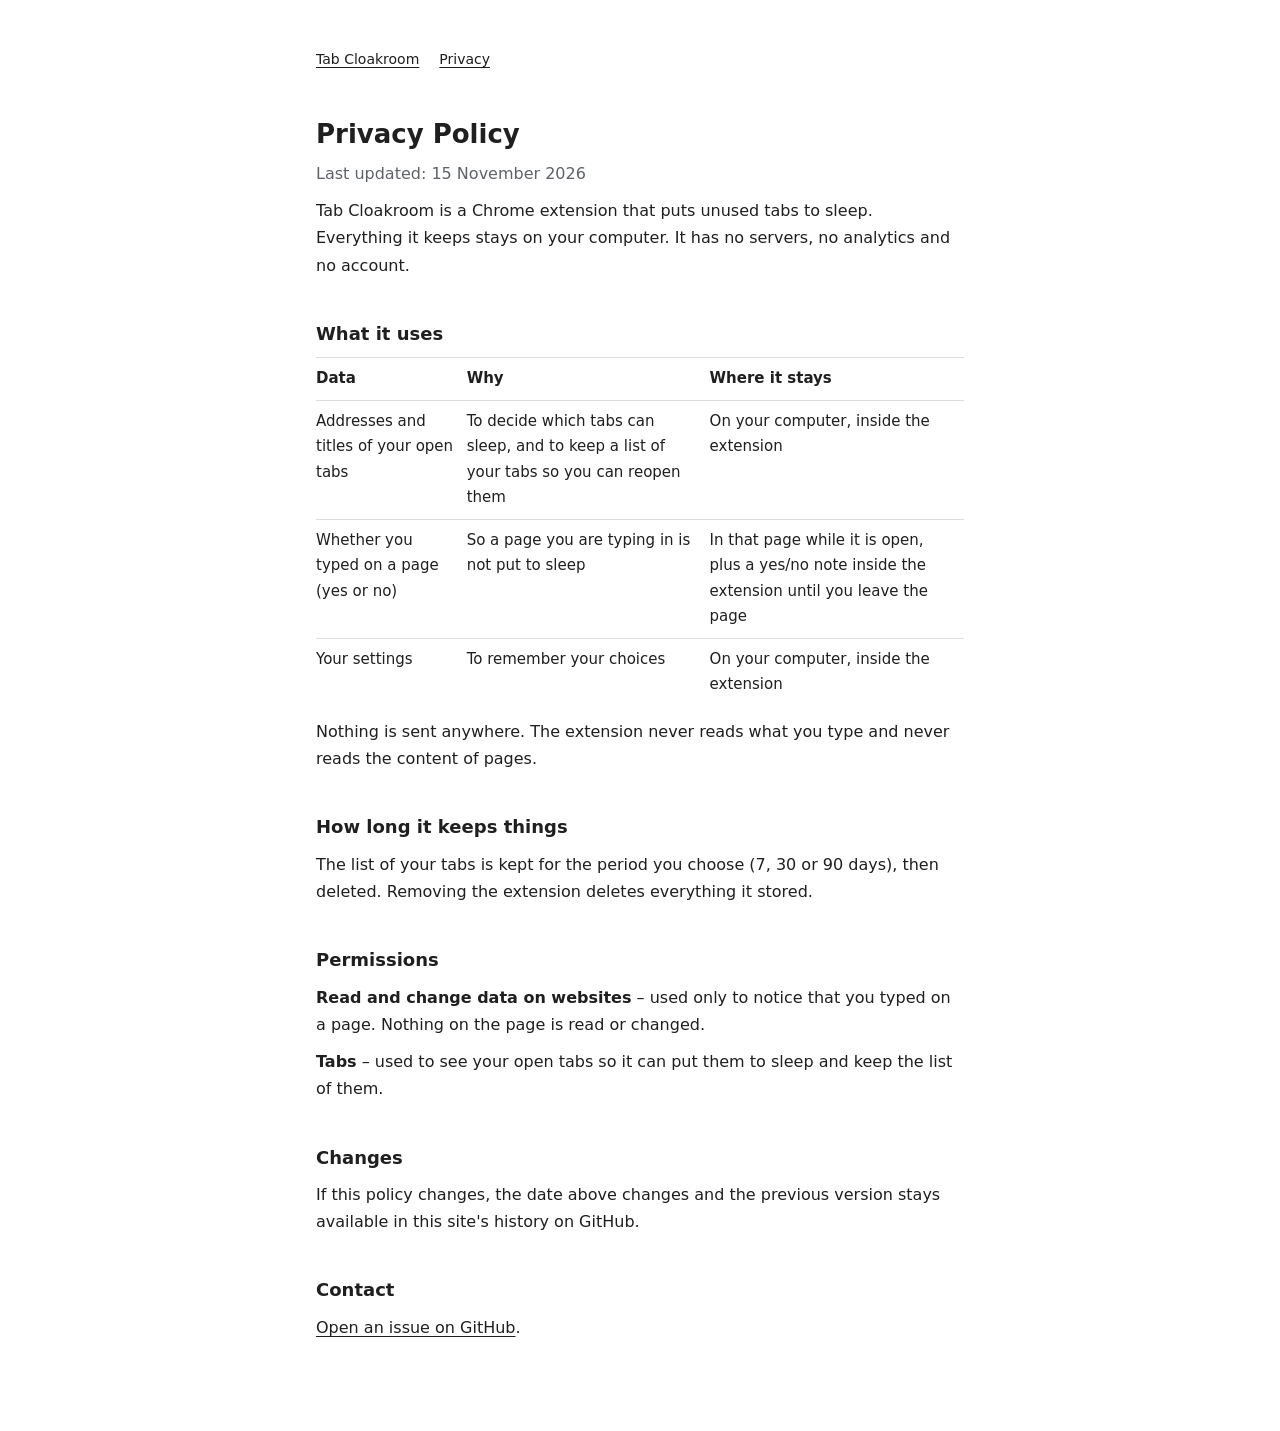
==== privacy.html @ 34f8cc75 "Add website and privacy policy Co-Authored-By: Claude Opus 5.5 <noreply@anthropic.com>" ====
<!doctype html>
<html lang="en">
<head>
<meta charset="utf-8">
<meta name="viewport" content="width=device-width, initial-scale=1">
<title>Privacy Policy – Tab Cloakroom</title>
<link rel="stylesheet" href="style.css">
</head>
<body>
<main>
  <nav><a href="./">Tab Cloakroom</a><a href="privacy.html" aria-current="page">Privacy</a></nav>
  <h1>Privacy Policy</h1>
  <p class="muted">Last updated: 15 November 2026</p>

  <p>Tab Cloakroom is a Chrome extension that puts unused tabs to sleep. Everything it keeps stays on your computer. It has no servers, no analytics and no account.</p>

  <h2>What it uses</h2>
  <table>
    <thead><tr><th>Data</th><th>Why</th><th>Where it stays</th></tr></thead>
    <tbody>
      <tr><td>Addresses and titles of your open tabs</td><td>To decide which tabs can sleep, and to keep a list of your tabs so you can reopen them</td><td>On your computer, inside the extension</td></tr>
      <tr><td>Whether you typed on a page (yes or no)</td><td>So a page you are typing in is not put to sleep</td><td>In that page while it is open, plus a yes/no note inside the extension until you leave the page</td></tr>
      <tr><td>Your settings</td><td>To remember your choices</td><td>On your computer, inside the extension</td></tr>
    </tbody>
  </table>
  <p style="margin-top:12px">Nothing is sent anywhere. The extension never reads what you type and never reads the content of pages.</p>

  <h2>How long it keeps things</h2>
  <p>The list of your tabs is kept for the period you choose (7, 30 or 90 days), then deleted. Removing the extension deletes everything it stored.</p>

  <h2>Permissions</h2>
  <p><strong>Read and change data on websites</strong> – used only to notice that you typed on a page. Nothing on the page is read or changed.</p>
  <p><strong>Tabs</strong> – used to see your open tabs so it can put them to sleep and keep the list of them.</p>

  <h2>Changes</h2>
  <p>If this policy changes, the date above changes and the previous version stays available in this site's history on GitHub.</p>

  <h2>Contact</h2>
  <p><a href="https://github.com/DelacrowLab/tab-cloakroom/issues">Open an issue on GitHub</a>.</p>
</main>
</body>
</html>
---- style.css ----
:root {
  color-scheme: light dark;
  --paper: #ffffff; --ink: #1f1f1f; --pencil: #5f6368; --rule: #dadce0; --keep: #1e6b52;
}
@media (prefers-color-scheme: dark) {
  :root { --paper: #1f1f1f; --ink: #e3e3e3; --pencil: #9aa0a6; --rule: #3c4043; --keep: #7fcfb0; }
}
* { box-sizing: border-box; }
html, body { margin: 0; background: var(--paper); color: var(--ink); }
body { font: 16px/1.7 system-ui, -apple-system, "Hiragino Sans", "Yu Gothic UI", sans-serif; }
main { max-width: 680px; margin: 0 auto; padding: 48px 16px 80px; }
h1 { font-size: 26px; margin: 0 0 4px; }
h2 { font-size: 18px; margin: 40px 0 8px; }
p, li { margin: 0 0 10px; }
.muted { color: var(--pencil); }
a { color: inherit; text-underline-offset: 3px; }
nav { display: flex; gap: 20px; font-size: 14px; margin-bottom: 40px; }
table { width: 100%; border-collapse: collapse; font-size: 15px; }
th, td { text-align: left; vertical-align: top; padding: 8px 12px 8px 0; border-top: 1px solid var(--rule); }
th { font-weight: 600; }
@media (max-width: 560px) { table, thead, tbody, tr, th, td { display: block; } thead { display: none; } td { border-top: 0; padding: 2px 0; } tr { border-top: 1px solid var(--rule); padding: 8px 0; } }
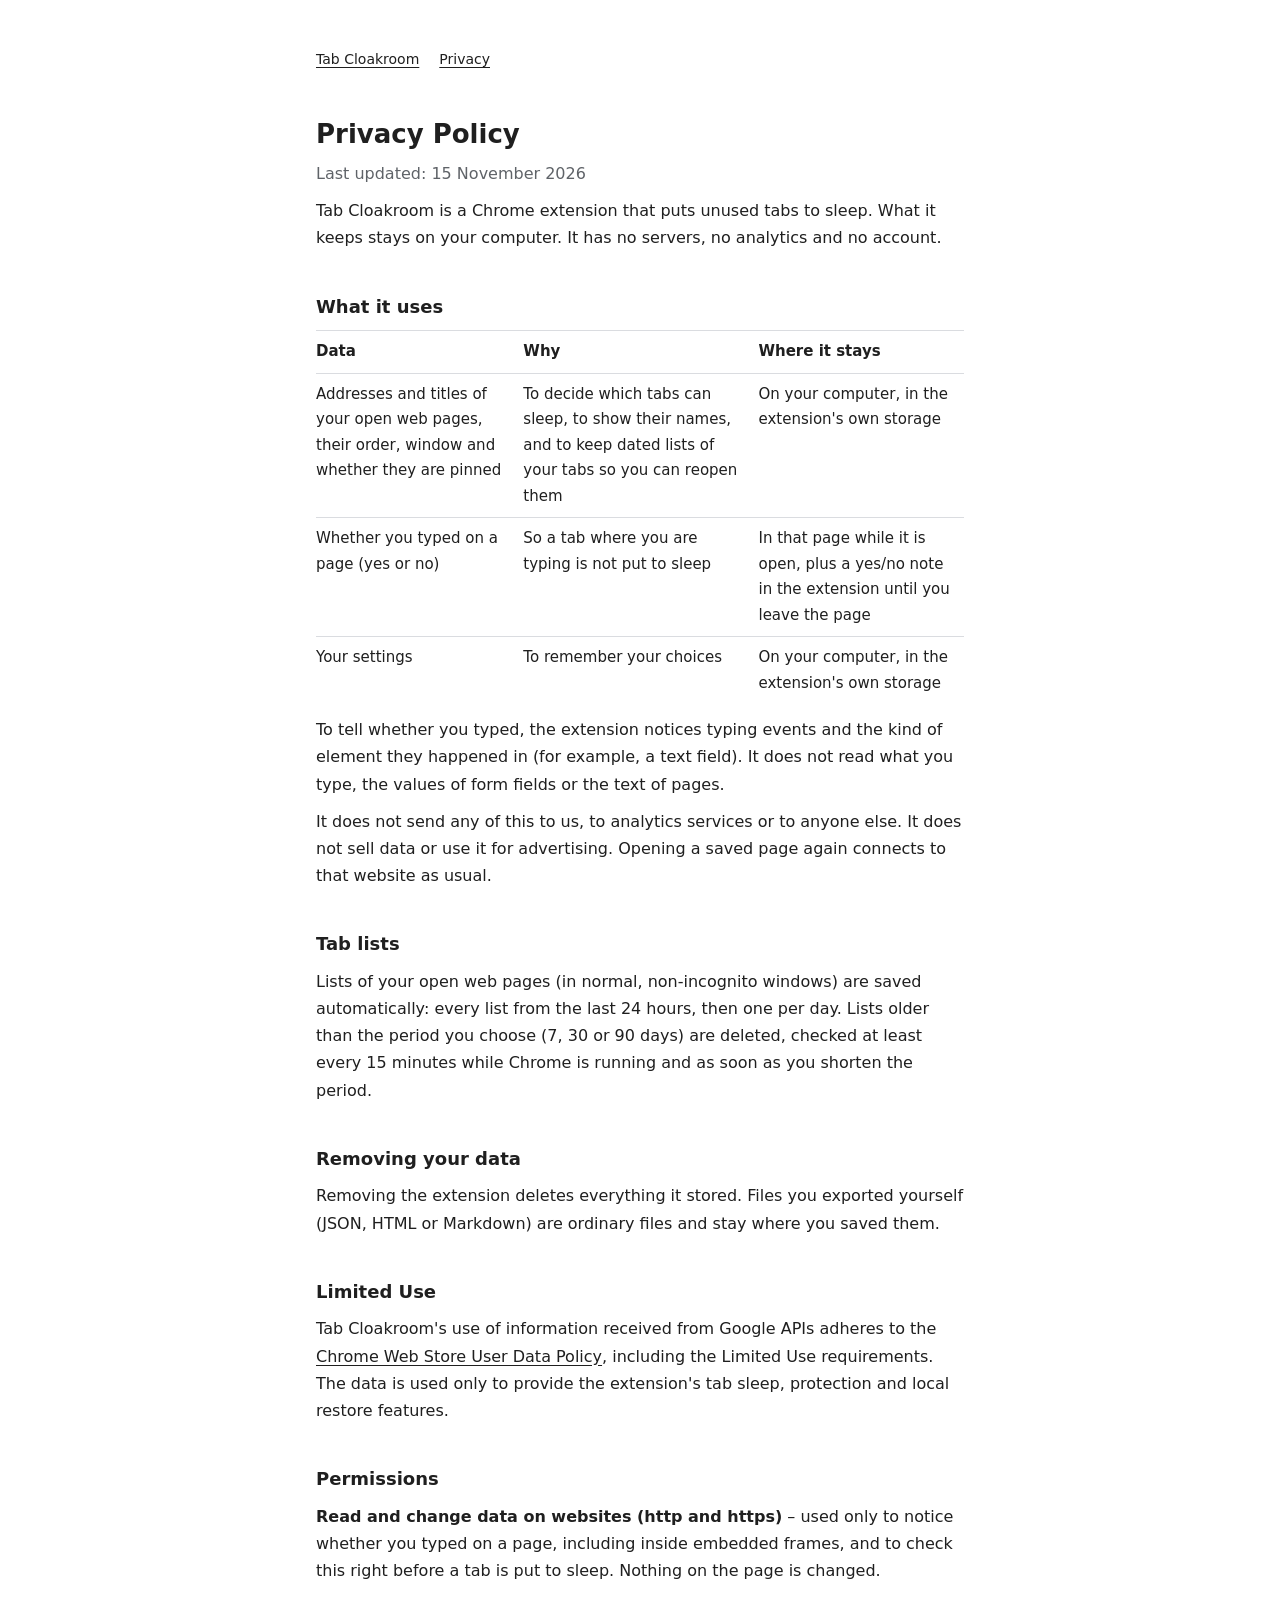
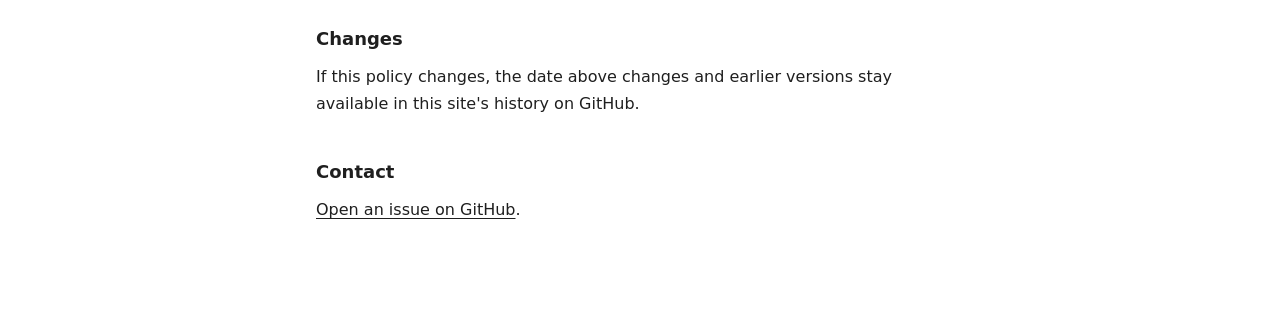
==== commit aed723d2: "Privacy policy: Limited Use statement, precise data handling and retention Co-Authored-By: Claude Op" ====
--- a/privacy.html
+++ b/privacy.html
@@ -12,28 +12,34 @@
   <h1>Privacy Policy</h1>
   <p class="muted">Last updated: 15 November 2026</p>
 
-  <p>Tab Cloakroom is a Chrome extension that puts unused tabs to sleep. Everything it keeps stays on your computer. It has no servers, no analytics and no account.</p>
+  <p>Tab Cloakroom is a Chrome extension that puts unused tabs to sleep. What it keeps stays on your computer. It has no servers, no analytics and no account.</p>
 
   <h2>What it uses</h2>
   <table>
     <thead><tr><th>Data</th><th>Why</th><th>Where it stays</th></tr></thead>
     <tbody>
-      <tr><td>Addresses and titles of your open tabs</td><td>To decide which tabs can sleep, and to keep a list of your tabs so you can reopen them</td><td>On your computer, inside the extension</td></tr>
-      <tr><td>Whether you typed on a page (yes or no)</td><td>So a page you are typing in is not put to sleep</td><td>In that page while it is open, plus a yes/no note inside the extension until you leave the page</td></tr>
-      <tr><td>Your settings</td><td>To remember your choices</td><td>On your computer, inside the extension</td></tr>
+      <tr><td>Addresses and titles of your open web pages, their order, window and whether they are pinned</td><td>To decide which tabs can sleep, to show their names, and to keep dated lists of your tabs so you can reopen them</td><td>On your computer, in the extension's own storage</td></tr>
+      <tr><td>Whether you typed on a page (yes or no)</td><td>So a tab where you are typing is not put to sleep</td><td>In that page while it is open, plus a yes/no note in the extension until you leave the page</td></tr>
+      <tr><td>Your settings</td><td>To remember your choices</td><td>On your computer, in the extension's own storage</td></tr>
     </tbody>
   </table>
-  <p style="margin-top:12px">Nothing is sent anywhere. The extension never reads what you type and never reads the content of pages.</p>
+  <p style="margin-top:12px">To tell whether you typed, the extension notices typing events and the kind of element they happened in (for example, a text field). It does not read what you type, the values of form fields or the text of pages.</p>
+  <p>It does not send any of this to us, to analytics services or to anyone else. It does not sell data or use it for advertising. Opening a saved page again connects to that website as usual.</p>
 
-  <h2>How long it keeps things</h2>
-  <p>The list of your tabs is kept for the period you choose (7, 30 or 90 days), then deleted. Removing the extension deletes everything it stored.</p>
+  <h2>Tab lists</h2>
+  <p>Lists of your open web pages (in normal, non-incognito windows) are saved automatically: every list from the last 24 hours, then one per day. Lists older than the period you choose (7, 30 or 90 days) are deleted, checked at least every 15 minutes while Chrome is running and as soon as you shorten the period.</p>
+
+  <h2>Removing your data</h2>
+  <p>Removing the extension deletes everything it stored. Files you exported yourself (JSON, HTML or Markdown) are ordinary files and stay where you saved them.</p>
+
+  <h2>Limited Use</h2>
+  <p>Tab Cloakroom's use of information received from Google APIs adheres to the <a href="https://developer.chrome.com/docs/webstore/program-policies/limited-use">Chrome Web Store User Data Policy</a>, including the Limited Use requirements. The data is used only to provide the extension's tab sleep, protection and local restore features.</p>
 
   <h2>Permissions</h2>
-  <p><strong>Read and change data on websites</strong> – used only to notice that you typed on a page. Nothing on the page is read or changed.</p>
-  <p><strong>Tabs</strong> – used to see your open tabs so it can put them to sleep and keep the list of them.</p>
+  <p><strong>Read and change data on websites (http and https)</strong> – used only to notice whether you typed on a page, including inside embedded frames, and to check this right before a tab is put to sleep. Nothing on the page is changed.</p>
 
   <h2>Changes</h2>
-  <p>If this policy changes, the date above changes and the previous version stays available in this site's history on GitHub.</p>
+  <p>If this policy changes, the date above changes and earlier versions stay available in this site's history on GitHub.</p>
 
   <h2>Contact</h2>
   <p><a href="https://github.com/DelacrowLab/tab-cloakroom/issues">Open an issue on GitHub</a>.</p>
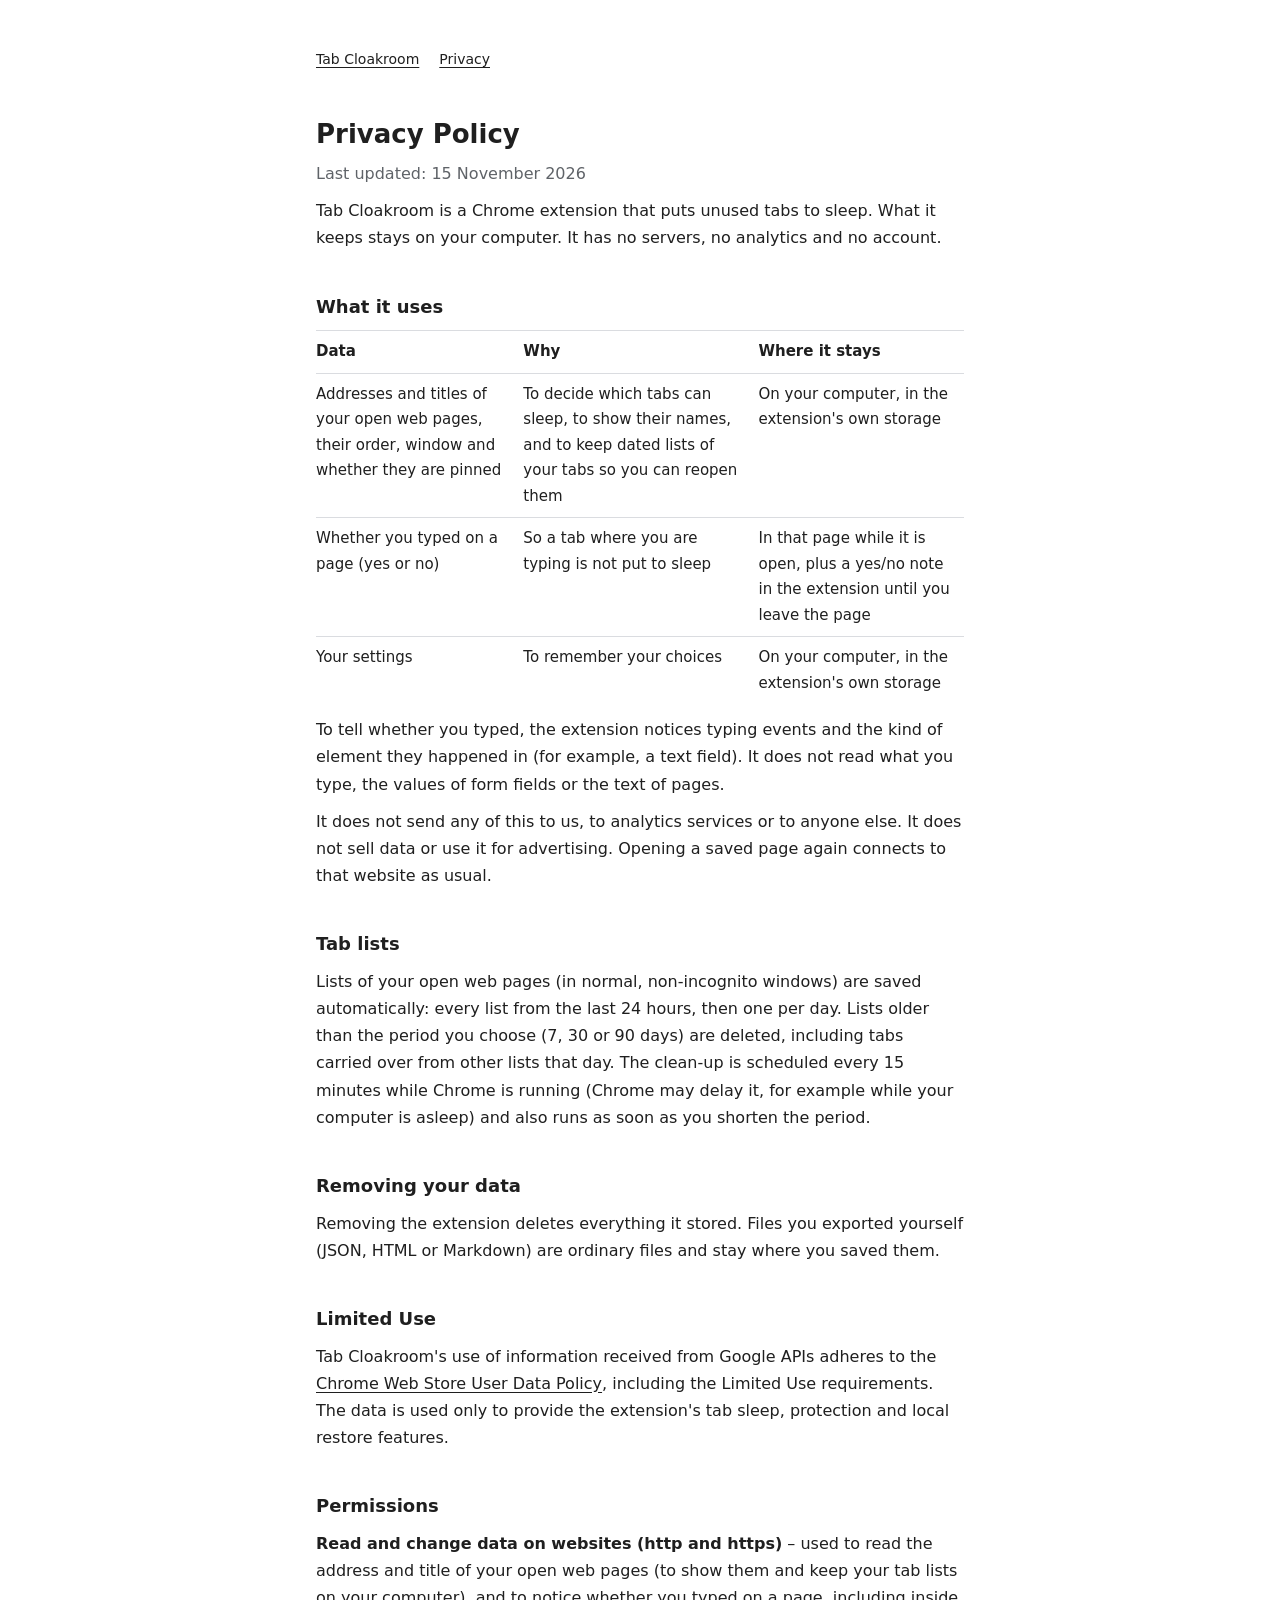
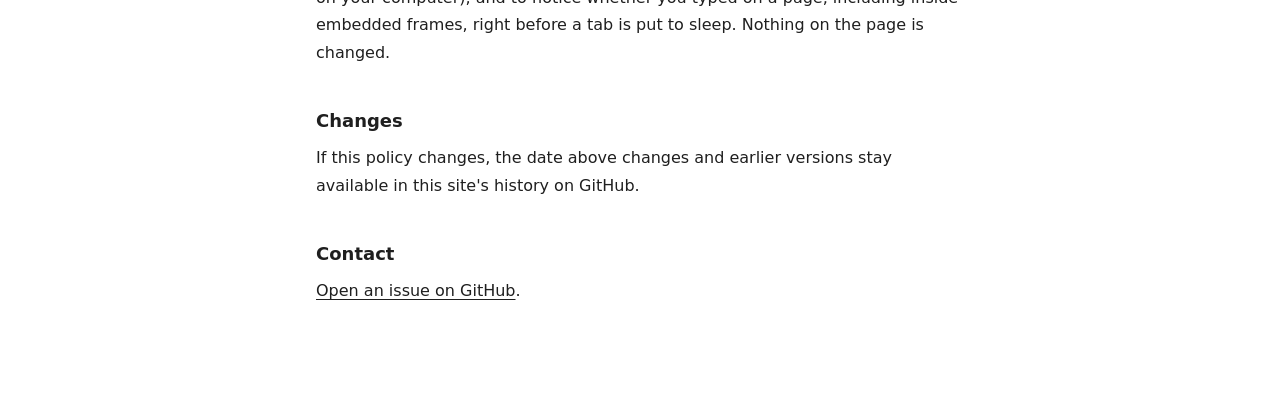
==== commit 8f0210ed: "Privacy policy: clarify host permission use and clean-up timing Co-Authored-By: Claude Opus 5.5 <nor" ====
--- a/privacy.html
+++ b/privacy.html
@@ -27,7 +27,7 @@
   <p>It does not send any of this to us, to analytics services or to anyone else. It does not sell data or use it for advertising. Opening a saved page again connects to that website as usual.</p>
 
   <h2>Tab lists</h2>
-  <p>Lists of your open web pages (in normal, non-incognito windows) are saved automatically: every list from the last 24 hours, then one per day. Lists older than the period you choose (7, 30 or 90 days) are deleted, checked at least every 15 minutes while Chrome is running and as soon as you shorten the period.</p>
+  <p>Lists of your open web pages (in normal, non-incognito windows) are saved automatically: every list from the last 24 hours, then one per day. Lists older than the period you choose (7, 30 or 90 days) are deleted, including tabs carried over from other lists that day. The clean-up is scheduled every 15 minutes while Chrome is running (Chrome may delay it, for example while your computer is asleep) and also runs as soon as you shorten the period.</p>
 
   <h2>Removing your data</h2>
   <p>Removing the extension deletes everything it stored. Files you exported yourself (JSON, HTML or Markdown) are ordinary files and stay where you saved them.</p>
@@ -36,7 +36,7 @@
   <p>Tab Cloakroom's use of information received from Google APIs adheres to the <a href="https://developer.chrome.com/docs/webstore/program-policies/limited-use">Chrome Web Store User Data Policy</a>, including the Limited Use requirements. The data is used only to provide the extension's tab sleep, protection and local restore features.</p>
 
   <h2>Permissions</h2>
-  <p><strong>Read and change data on websites (http and https)</strong> – used only to notice whether you typed on a page, including inside embedded frames, and to check this right before a tab is put to sleep. Nothing on the page is changed.</p>
+  <p><strong>Read and change data on websites (http and https)</strong> – used to read the address and title of your open web pages (to show them and keep your tab lists on your computer), and to notice whether you typed on a page, including inside embedded frames, right before a tab is put to sleep. Nothing on the page is changed.</p>
 
   <h2>Changes</h2>
   <p>If this policy changes, the date above changes and earlier versions stay available in this site's history on GitHub.</p>
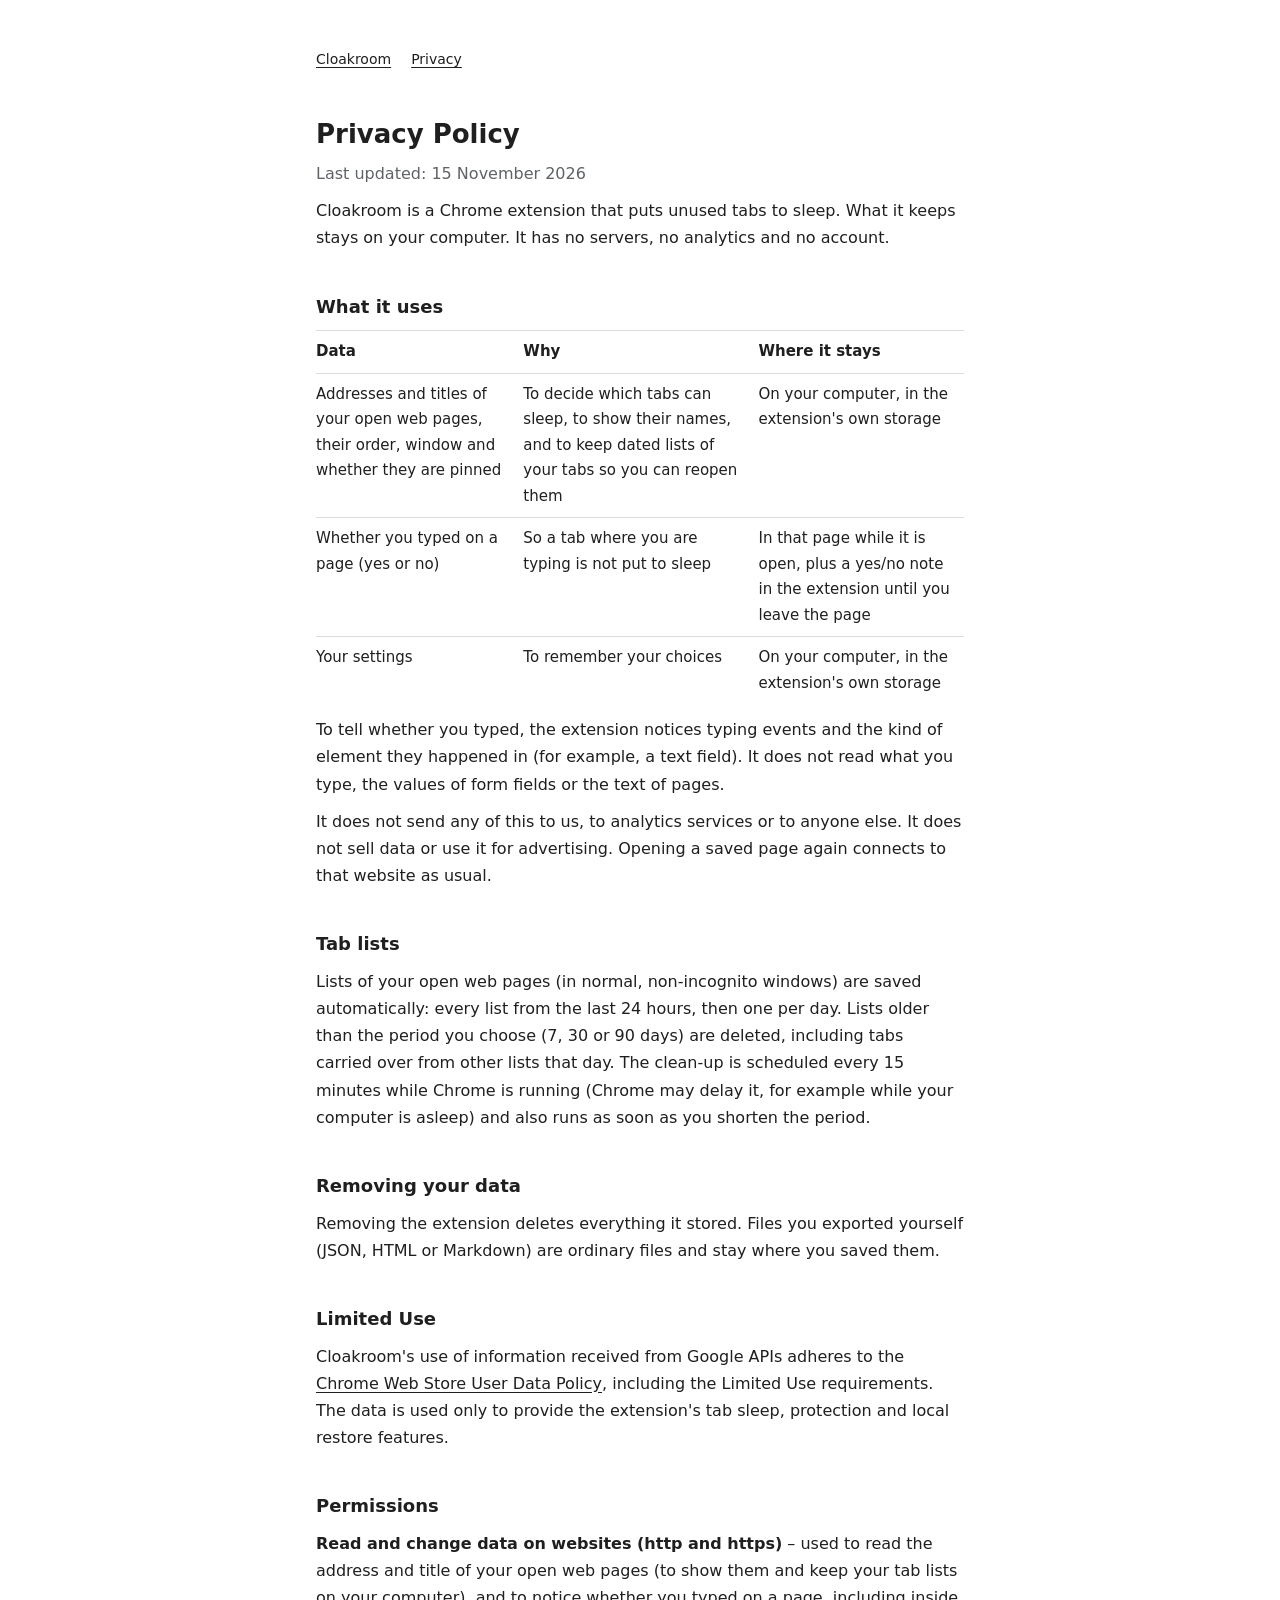
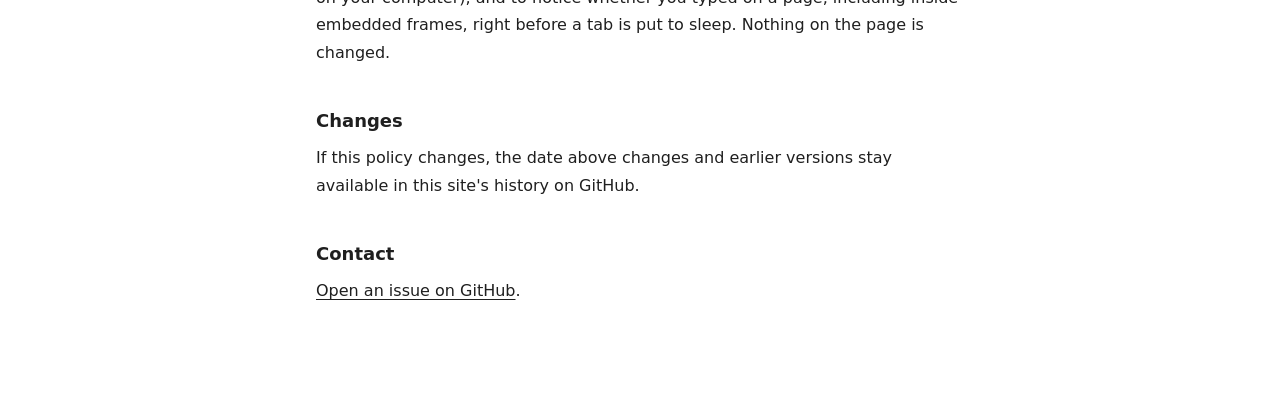
==== commit 8837782a: "Rename to Cloakroom Co-Authored-By: Claude Opus 5.5 <noreply@anthropic.com>" ====
--- a/privacy.html
+++ b/privacy.html
@@ -3,16 +3,16 @@
 <head>
 <meta charset="utf-8">
 <meta name="viewport" content="width=device-width, initial-scale=1">
-<title>Privacy Policy – Tab Cloakroom</title>
+<title>Privacy Policy – Cloakroom</title>
 <link rel="stylesheet" href="style.css">
 </head>
 <body>
 <main>
-  <nav><a href="./">Tab Cloakroom</a><a href="privacy.html" aria-current="page">Privacy</a></nav>
+  <nav><a href="./">Cloakroom</a><a href="privacy.html" aria-current="page">Privacy</a></nav>
   <h1>Privacy Policy</h1>
   <p class="muted">Last updated: 15 November 2026</p>
 
-  <p>Tab Cloakroom is a Chrome extension that puts unused tabs to sleep. What it keeps stays on your computer. It has no servers, no analytics and no account.</p>
+  <p>Cloakroom is a Chrome extension that puts unused tabs to sleep. What it keeps stays on your computer. It has no servers, no analytics and no account.</p>
 
   <h2>What it uses</h2>
   <table>
@@ -33,7 +33,7 @@
   <p>Removing the extension deletes everything it stored. Files you exported yourself (JSON, HTML or Markdown) are ordinary files and stay where you saved them.</p>
 
   <h2>Limited Use</h2>
-  <p>Tab Cloakroom's use of information received from Google APIs adheres to the <a href="https://developer.chrome.com/docs/webstore/program-policies/limited-use">Chrome Web Store User Data Policy</a>, including the Limited Use requirements. The data is used only to provide the extension's tab sleep, protection and local restore features.</p>
+  <p>Cloakroom's use of information received from Google APIs adheres to the <a href="https://developer.chrome.com/docs/webstore/program-policies/limited-use">Chrome Web Store User Data Policy</a>, including the Limited Use requirements. The data is used only to provide the extension's tab sleep, protection and local restore features.</p>
 
   <h2>Permissions</h2>
   <p><strong>Read and change data on websites (http and https)</strong> – used to read the address and title of your open web pages (to show them and keep your tab lists on your computer), and to notice whether you typed on a page, including inside embedded frames, right before a tab is put to sleep. Nothing on the page is changed.</p>
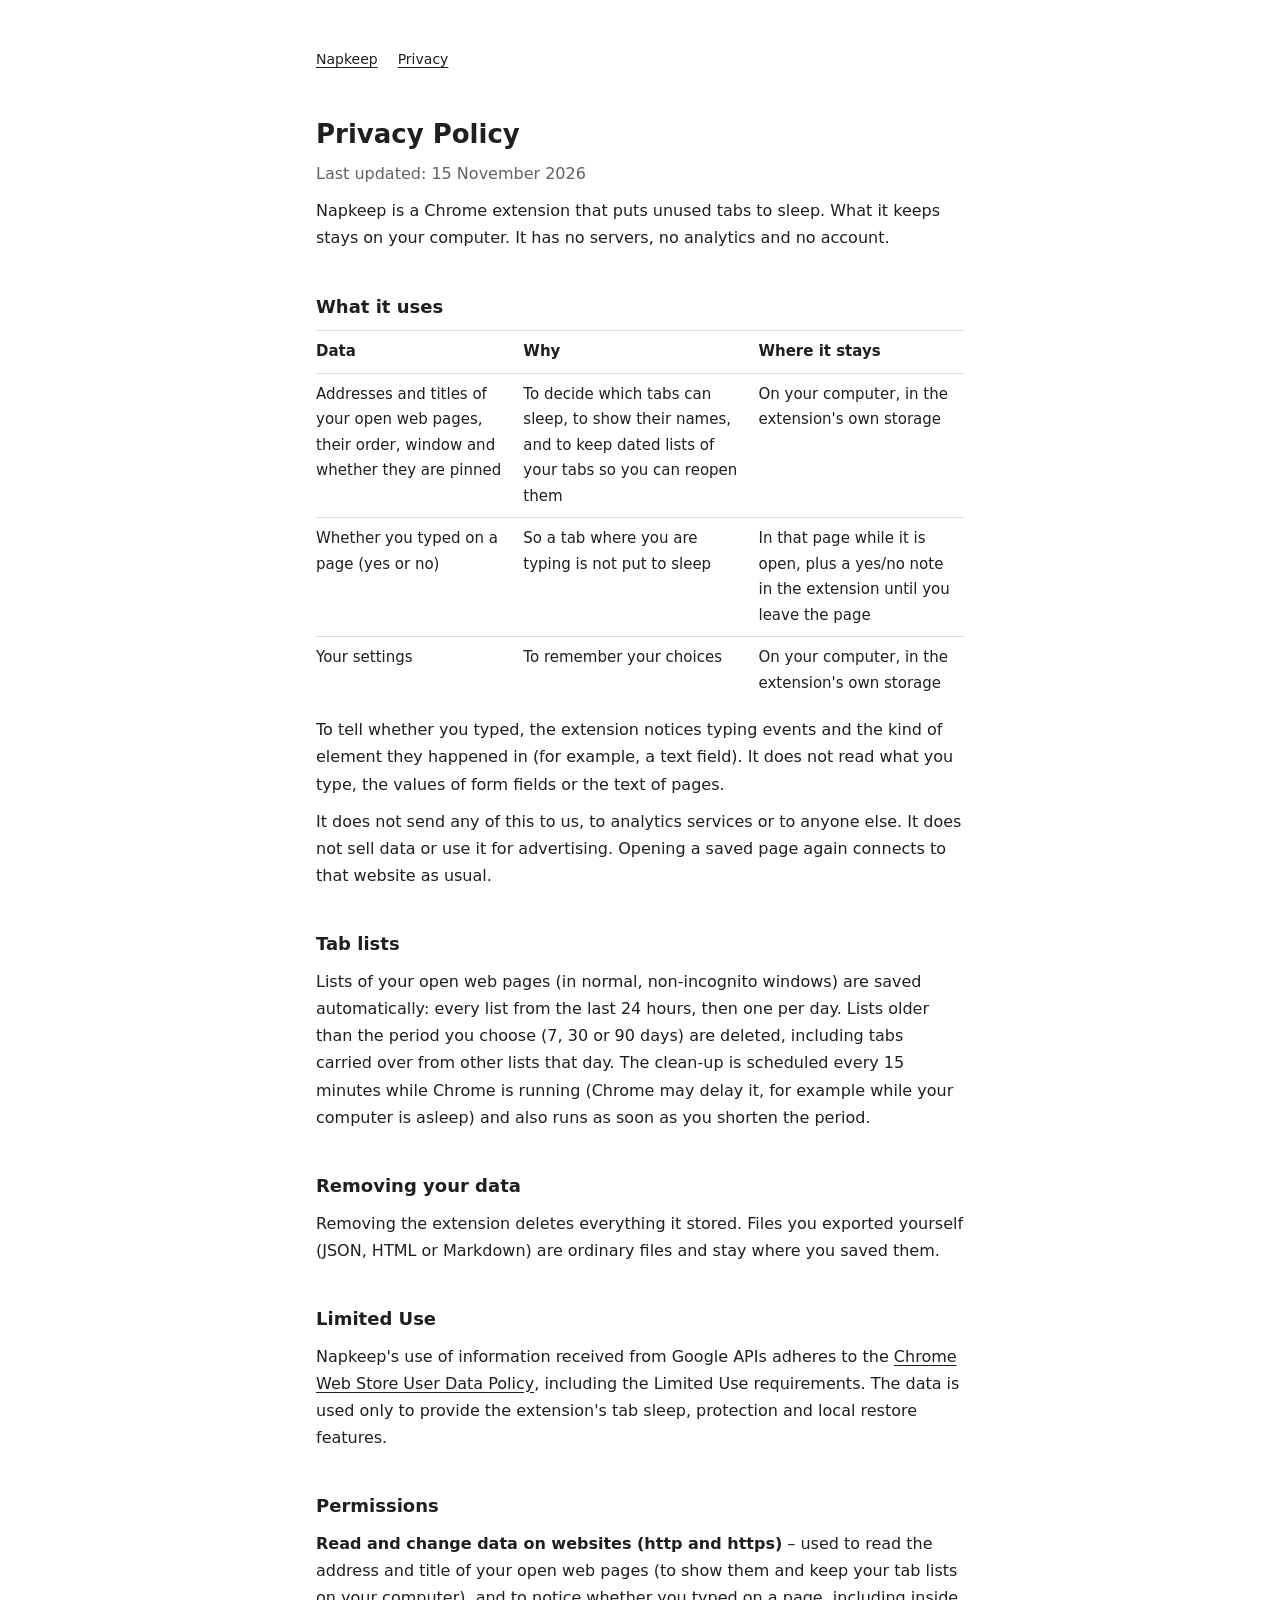
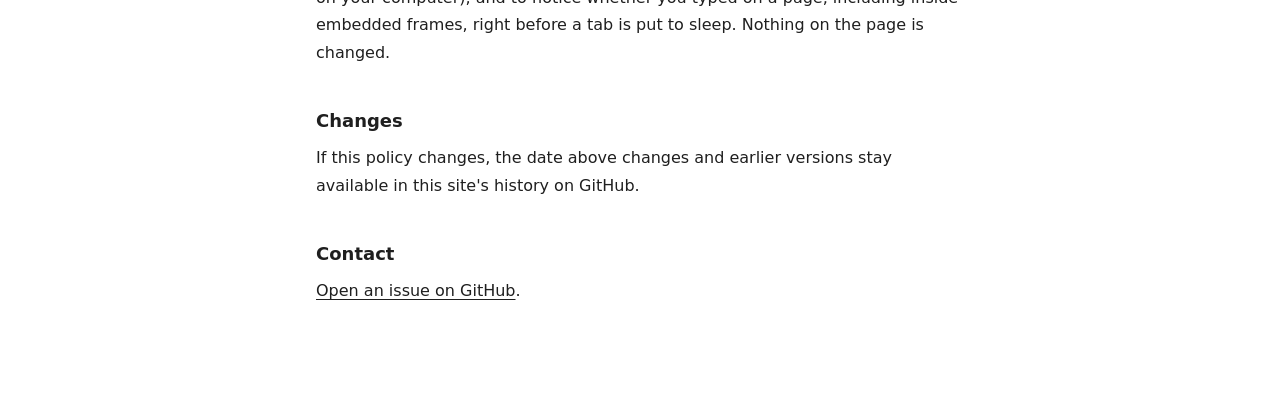
==== commit 1d6e5ad7: "Rename to Napkeep Co-Authored-By: Claude Opus 5.5 <noreply@anthropic.com>" ====
--- a/privacy.html
+++ b/privacy.html
@@ -3,16 +3,16 @@
 <head>
 <meta charset="utf-8">
 <meta name="viewport" content="width=device-width, initial-scale=1">
-<title>Privacy Policy – Cloakroom</title>
+<title>Privacy Policy – Napkeep</title>
 <link rel="stylesheet" href="style.css">
 </head>
 <body>
 <main>
-  <nav><a href="./">Cloakroom</a><a href="privacy.html" aria-current="page">Privacy</a></nav>
+  <nav><a href="./">Napkeep</a><a href="privacy.html" aria-current="page">Privacy</a></nav>
   <h1>Privacy Policy</h1>
   <p class="muted">Last updated: 15 November 2026</p>
 
-  <p>Cloakroom is a Chrome extension that puts unused tabs to sleep. What it keeps stays on your computer. It has no servers, no analytics and no account.</p>
+  <p>Napkeep is a Chrome extension that puts unused tabs to sleep. What it keeps stays on your computer. It has no servers, no analytics and no account.</p>
 
   <h2>What it uses</h2>
   <table>
@@ -33,7 +33,7 @@
   <p>Removing the extension deletes everything it stored. Files you exported yourself (JSON, HTML or Markdown) are ordinary files and stay where you saved them.</p>
 
   <h2>Limited Use</h2>
-  <p>Cloakroom's use of information received from Google APIs adheres to the <a href="https://developer.chrome.com/docs/webstore/program-policies/limited-use">Chrome Web Store User Data Policy</a>, including the Limited Use requirements. The data is used only to provide the extension's tab sleep, protection and local restore features.</p>
+  <p>Napkeep's use of information received from Google APIs adheres to the <a href="https://developer.chrome.com/docs/webstore/program-policies/limited-use">Chrome Web Store User Data Policy</a>, including the Limited Use requirements. The data is used only to provide the extension's tab sleep, protection and local restore features.</p>
 
   <h2>Permissions</h2>
   <p><strong>Read and change data on websites (http and https)</strong> – used to read the address and title of your open web pages (to show them and keep your tab lists on your computer), and to notice whether you typed on a page, including inside embedded frames, right before a tab is put to sleep. Nothing on the page is changed.</p>
@@ -42,7 +42,7 @@
   <p>If this policy changes, the date above changes and earlier versions stay available in this site's history on GitHub.</p>
 
   <h2>Contact</h2>
-  <p><a href="https://github.com/DelacrowLab/tab-cloakroom/issues">Open an issue on GitHub</a>.</p>
+  <p><a href="https://github.com/DelacrowLab/napkeep/issues">Open an issue on GitHub</a>.</p>
 </main>
 </body>
 </html>
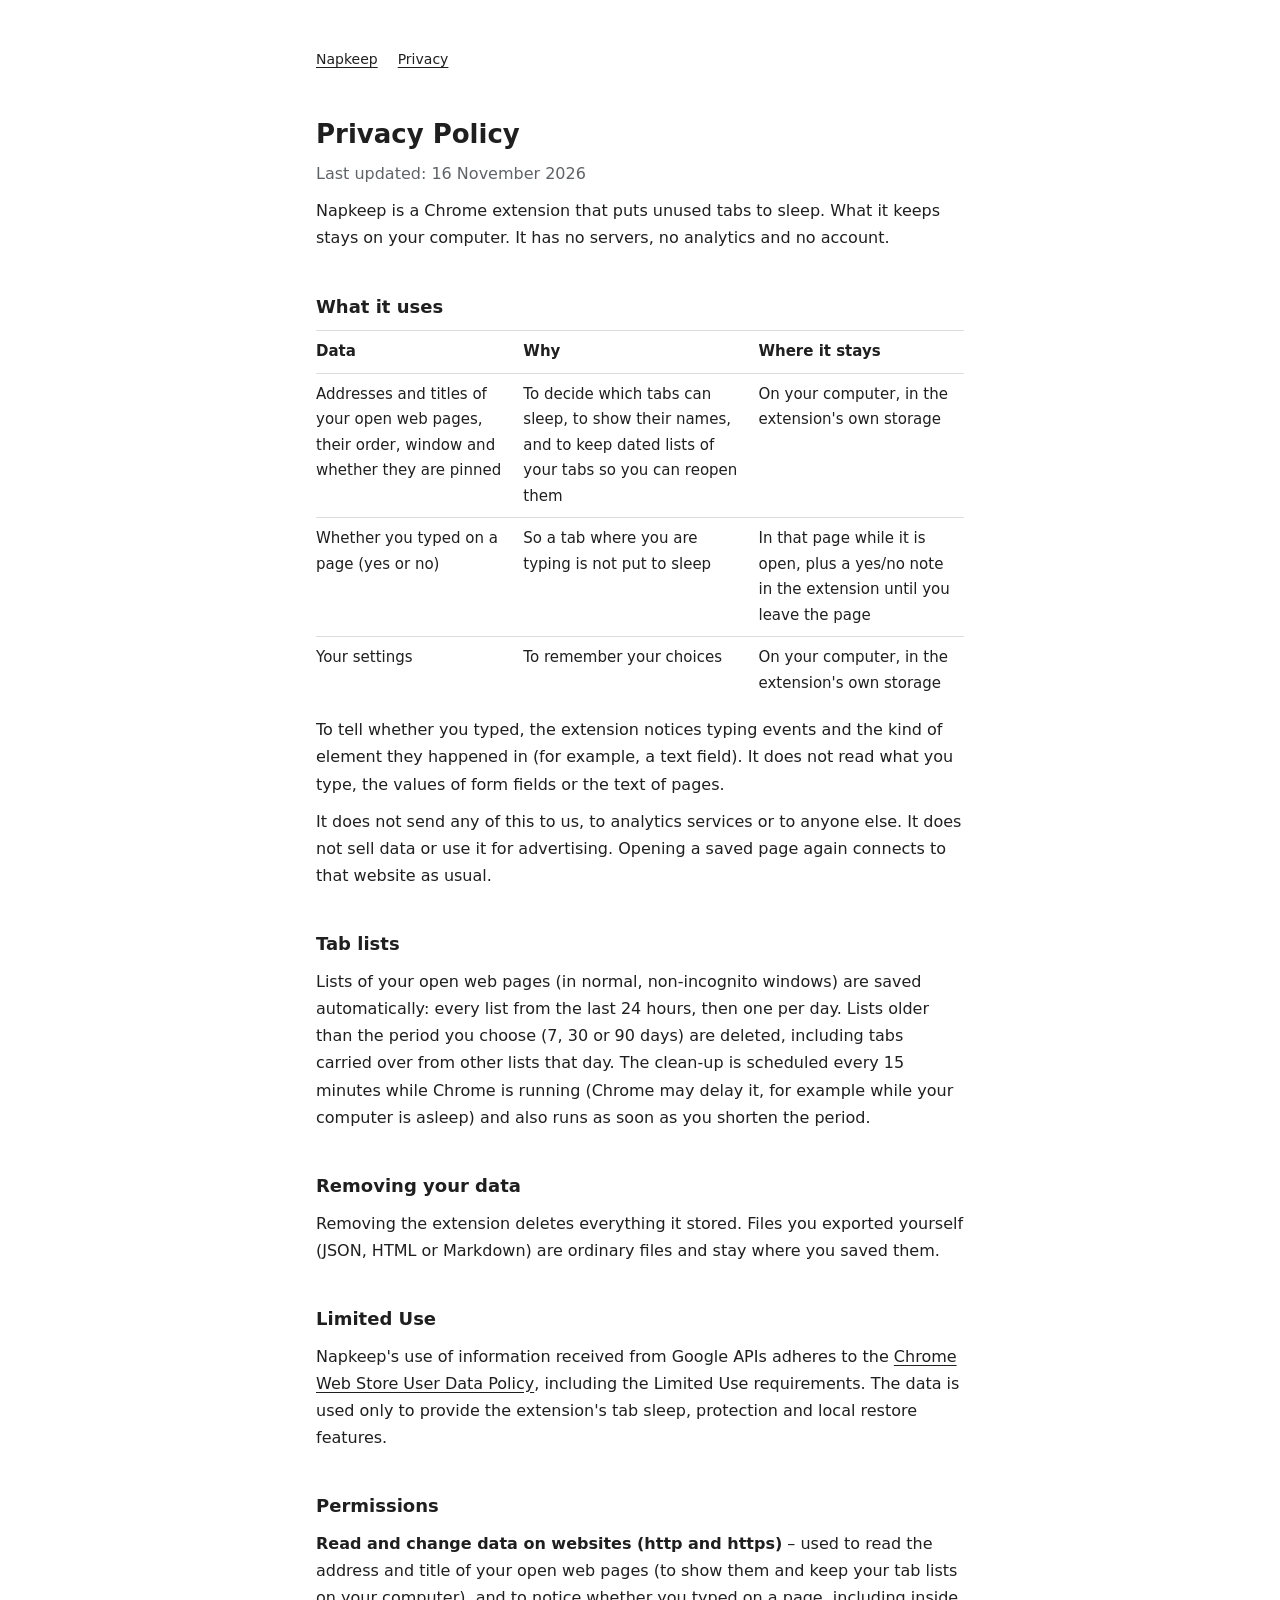
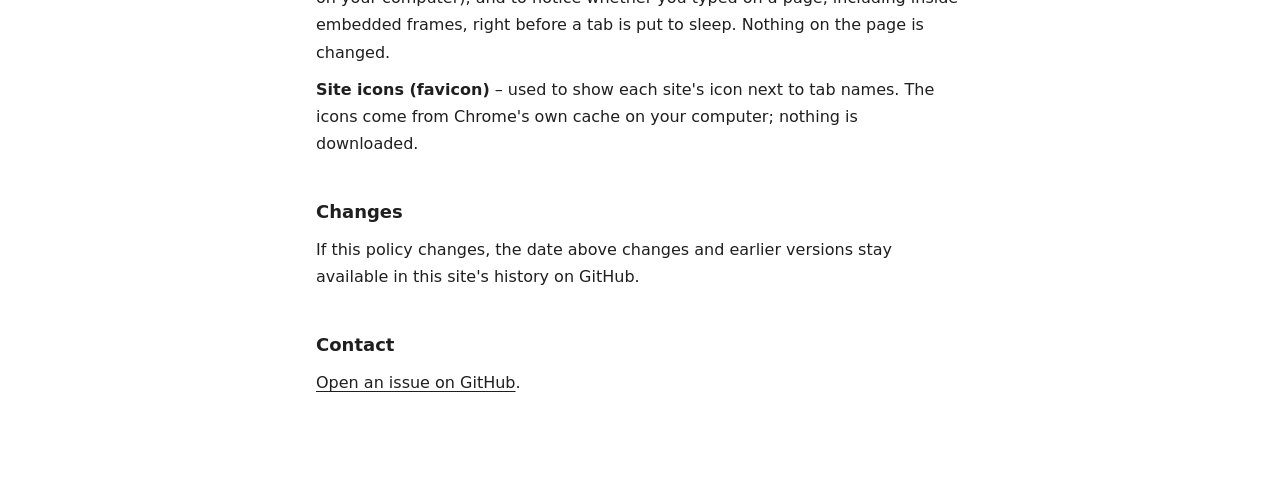
==== commit 9b650efa: "Privacy policy: site icons from Chrome's local cache Co-Authored-By: Claude Opus 5.5 <noreply@anthro" ====
--- a/privacy.html
+++ b/privacy.html
@@ -10,7 +10,7 @@
 <main>
   <nav><a href="./">Napkeep</a><a href="privacy.html" aria-current="page">Privacy</a></nav>
   <h1>Privacy Policy</h1>
-  <p class="muted">Last updated: 15 November 2026</p>
+  <p class="muted">Last updated: 16 November 2026</p>
 
   <p>Napkeep is a Chrome extension that puts unused tabs to sleep. What it keeps stays on your computer. It has no servers, no analytics and no account.</p>
 
@@ -38,6 +38,8 @@
   <h2>Permissions</h2>
   <p><strong>Read and change data on websites (http and https)</strong> – used to read the address and title of your open web pages (to show them and keep your tab lists on your computer), and to notice whether you typed on a page, including inside embedded frames, right before a tab is put to sleep. Nothing on the page is changed.</p>
 
+  <p><strong>Site icons (favicon)</strong> – used to show each site's icon next to tab names. The icons come from Chrome's own cache on your computer; nothing is downloaded.</p>
+
   <h2>Changes</h2>
   <p>If this policy changes, the date above changes and earlier versions stay available in this site's history on GitHub.</p>
 
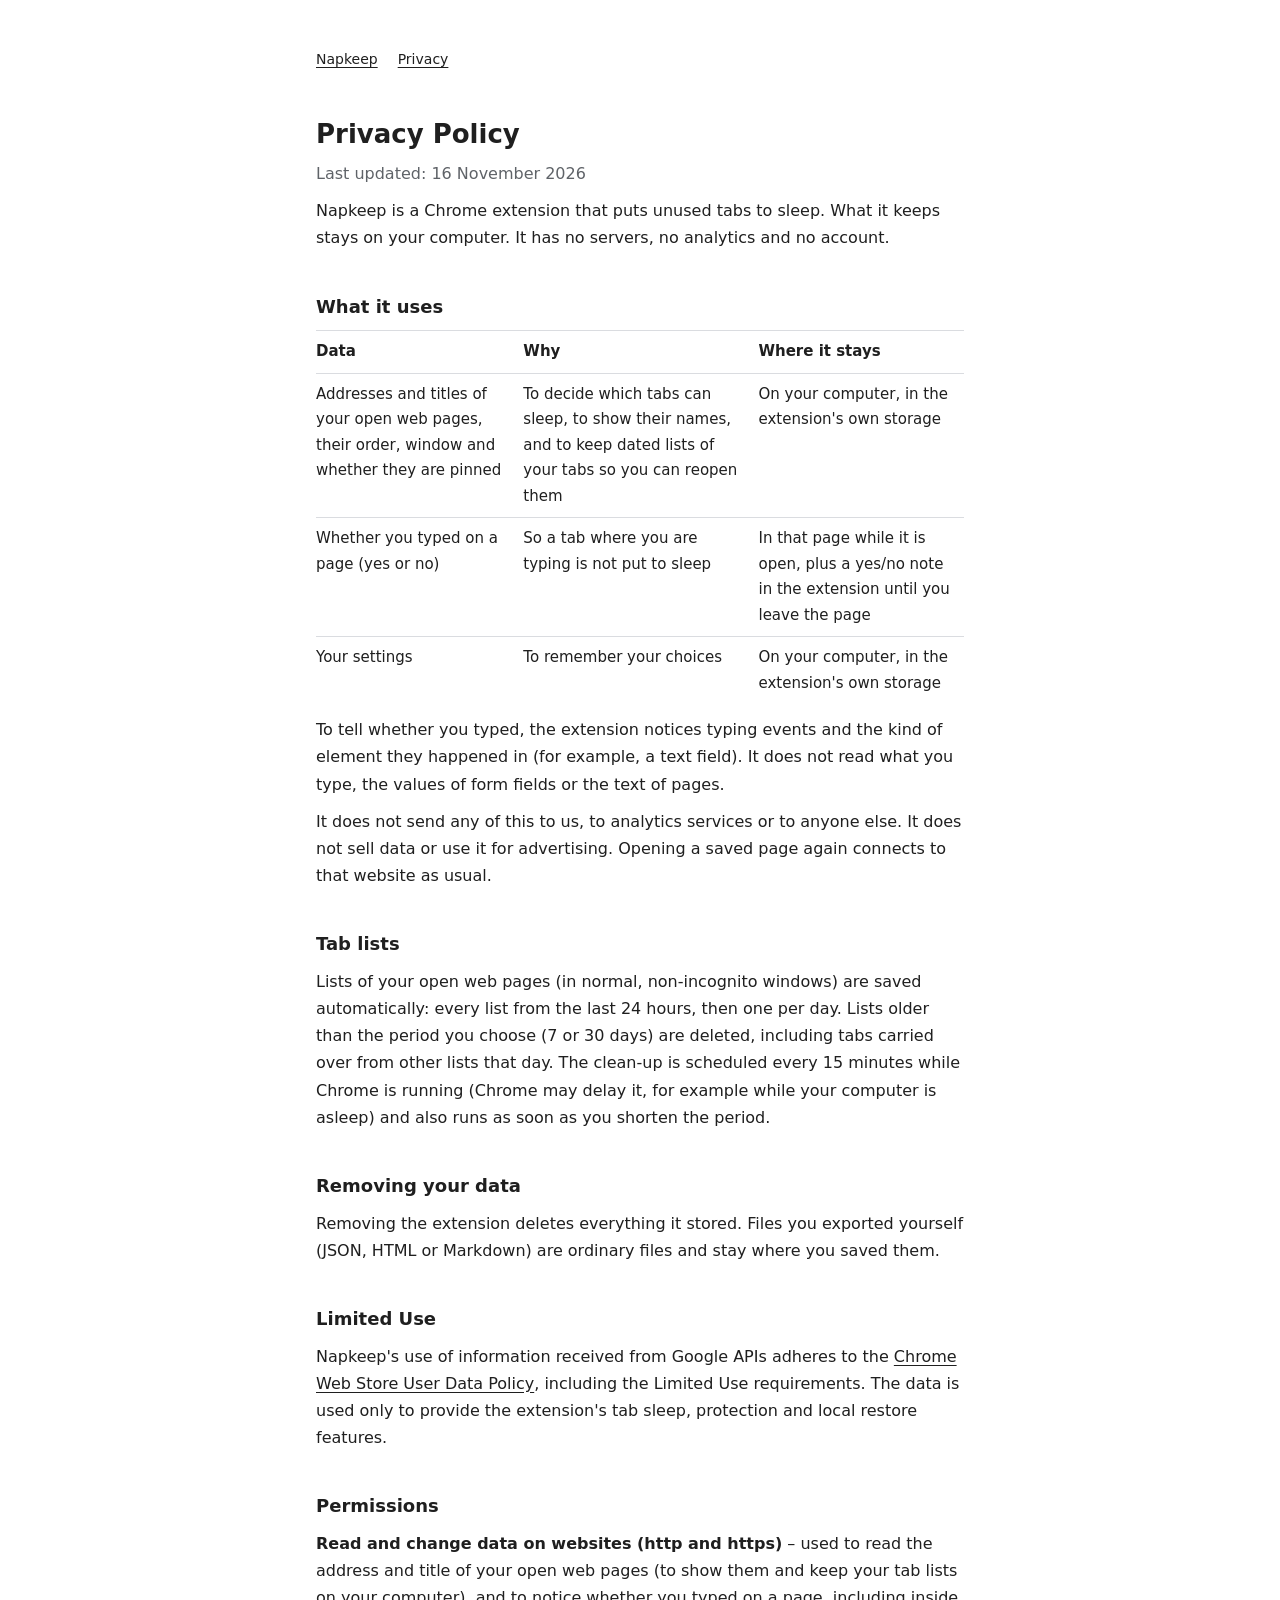
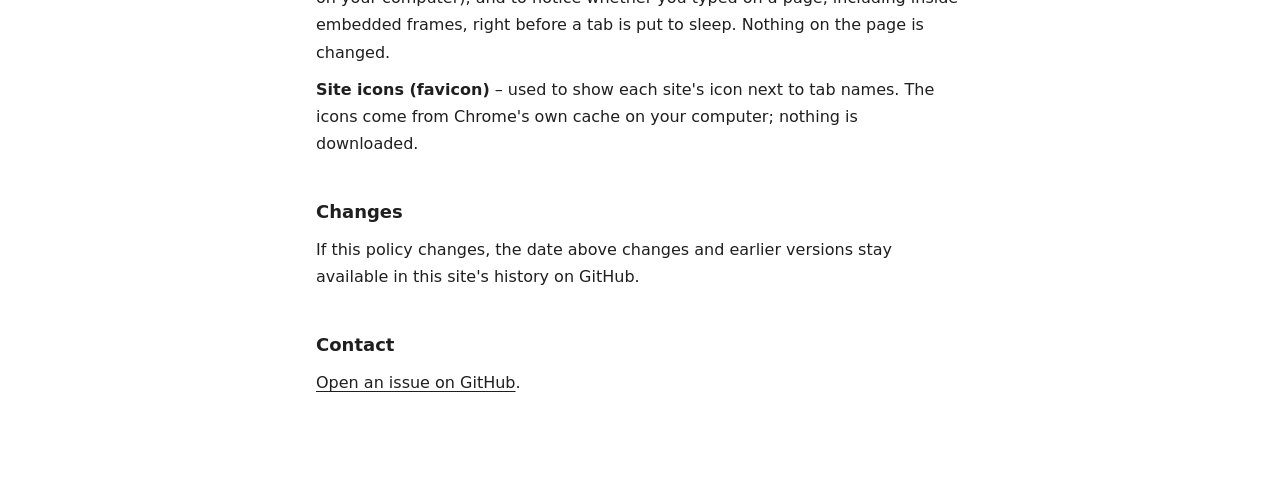
==== commit 6b198507: "Privacy policy: history is kept for 7 or 30 days Co-Authored-By: Claude Opus 5.5 <noreply@anthropic." ====
--- a/privacy.html
+++ b/privacy.html
@@ -27,7 +27,7 @@
   <p>It does not send any of this to us, to analytics services or to anyone else. It does not sell data or use it for advertising. Opening a saved page again connects to that website as usual.</p>
 
   <h2>Tab lists</h2>
-  <p>Lists of your open web pages (in normal, non-incognito windows) are saved automatically: every list from the last 24 hours, then one per day. Lists older than the period you choose (7, 30 or 90 days) are deleted, including tabs carried over from other lists that day. The clean-up is scheduled every 15 minutes while Chrome is running (Chrome may delay it, for example while your computer is asleep) and also runs as soon as you shorten the period.</p>
+  <p>Lists of your open web pages (in normal, non-incognito windows) are saved automatically: every list from the last 24 hours, then one per day. Lists older than the period you choose (7 or 30 days) are deleted, including tabs carried over from other lists that day. The clean-up is scheduled every 15 minutes while Chrome is running (Chrome may delay it, for example while your computer is asleep) and also runs as soon as you shorten the period.</p>
 
   <h2>Removing your data</h2>
   <p>Removing the extension deletes everything it stored. Files you exported yourself (JSON, HTML or Markdown) are ordinary files and stay where you saved them.</p>
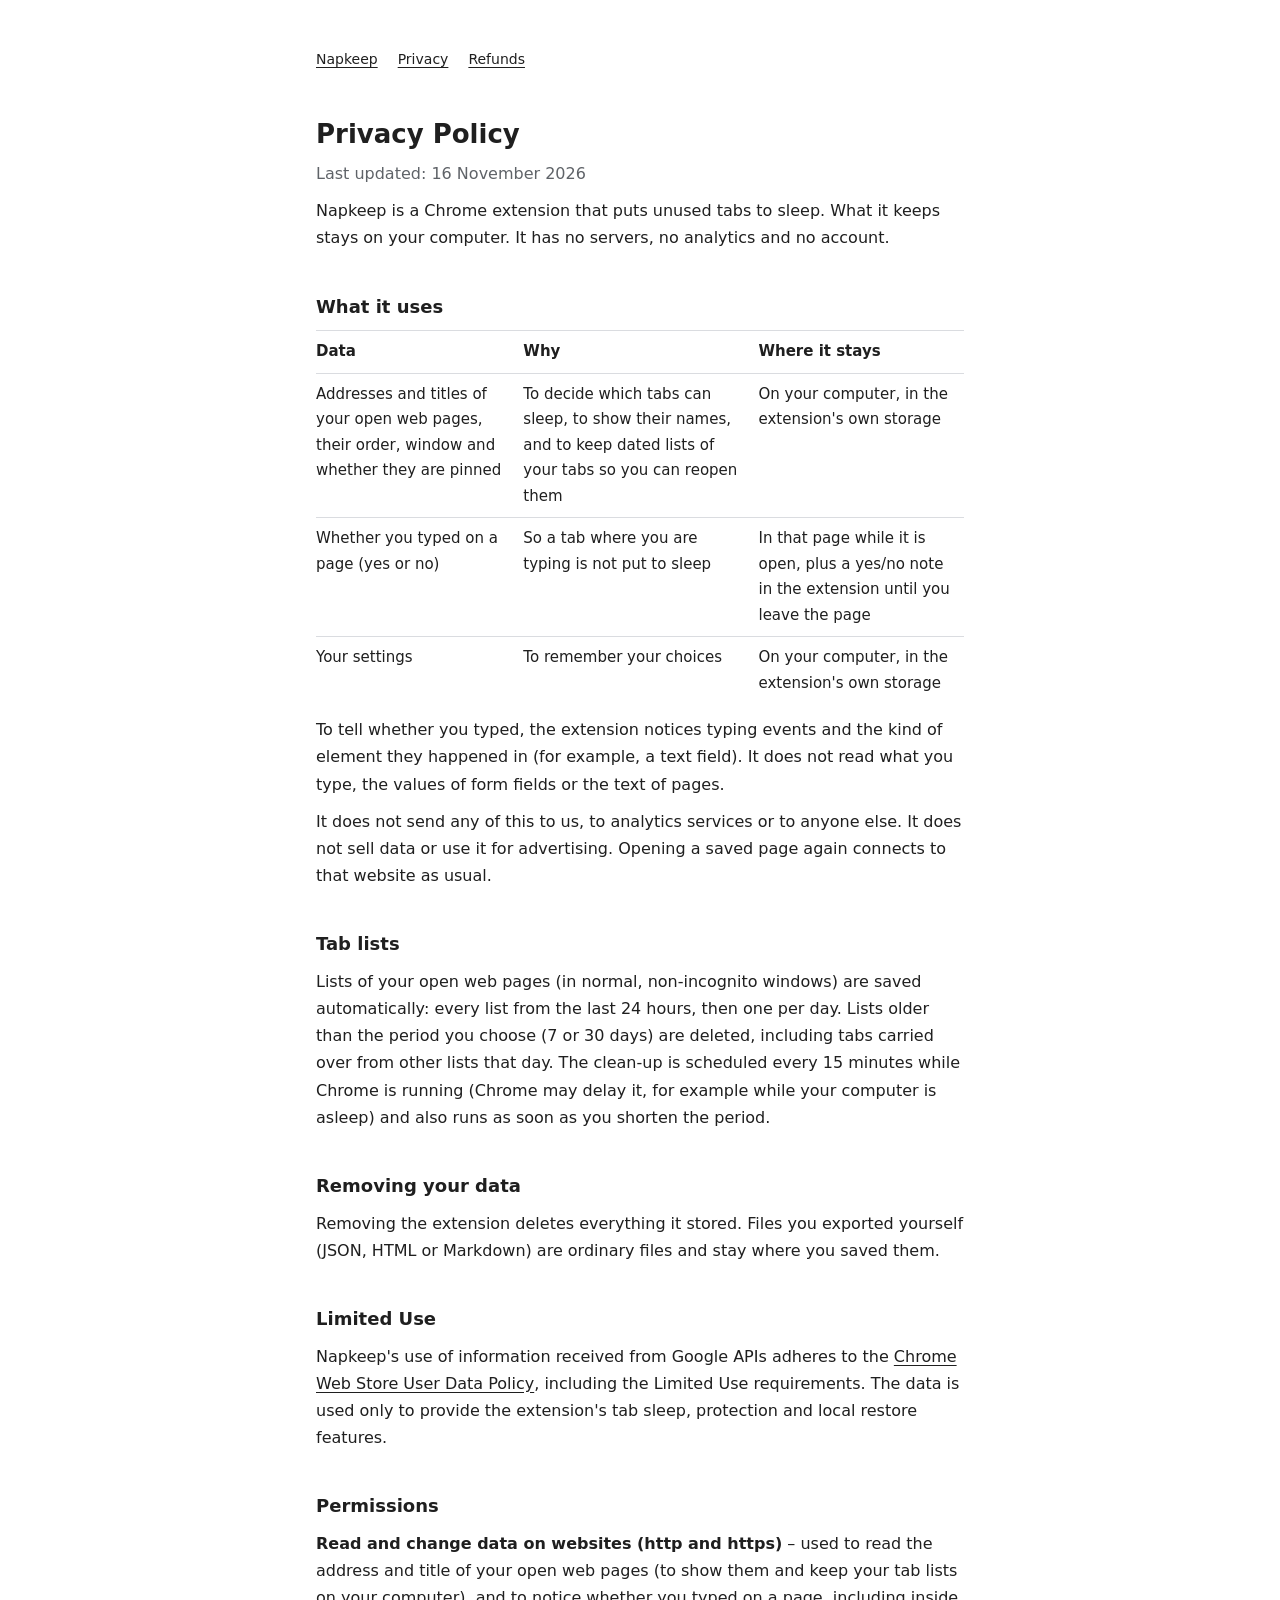
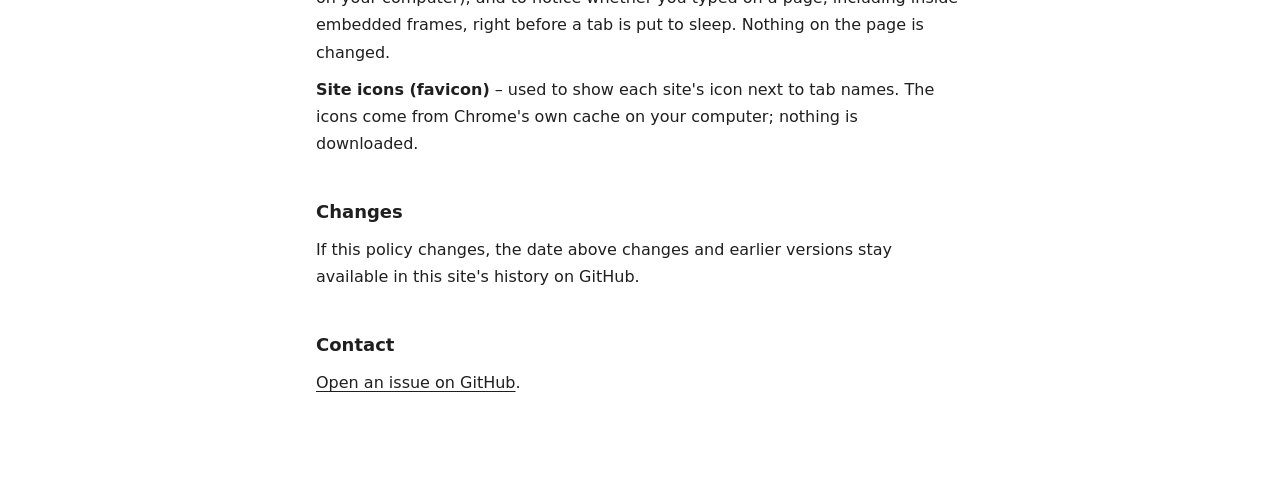
==== commit 6d7b596b: "Store link, Napkeep Pro section and refund policy Co-Authored-By: Claude Opus 5.5 <noreply@anthropic" ====
--- a/privacy.html
+++ b/privacy.html
@@ -8,7 +8,7 @@
 </head>
 <body>
 <main>
-  <nav><a href="./">Napkeep</a><a href="privacy.html" aria-current="page">Privacy</a></nav>
+  <nav><a href="./">Napkeep</a><a href="privacy.html" aria-current="page">Privacy</a><a href="refund.html">Refunds</a></nav>
   <h1>Privacy Policy</h1>
   <p class="muted">Last updated: 16 November 2026</p>
 
